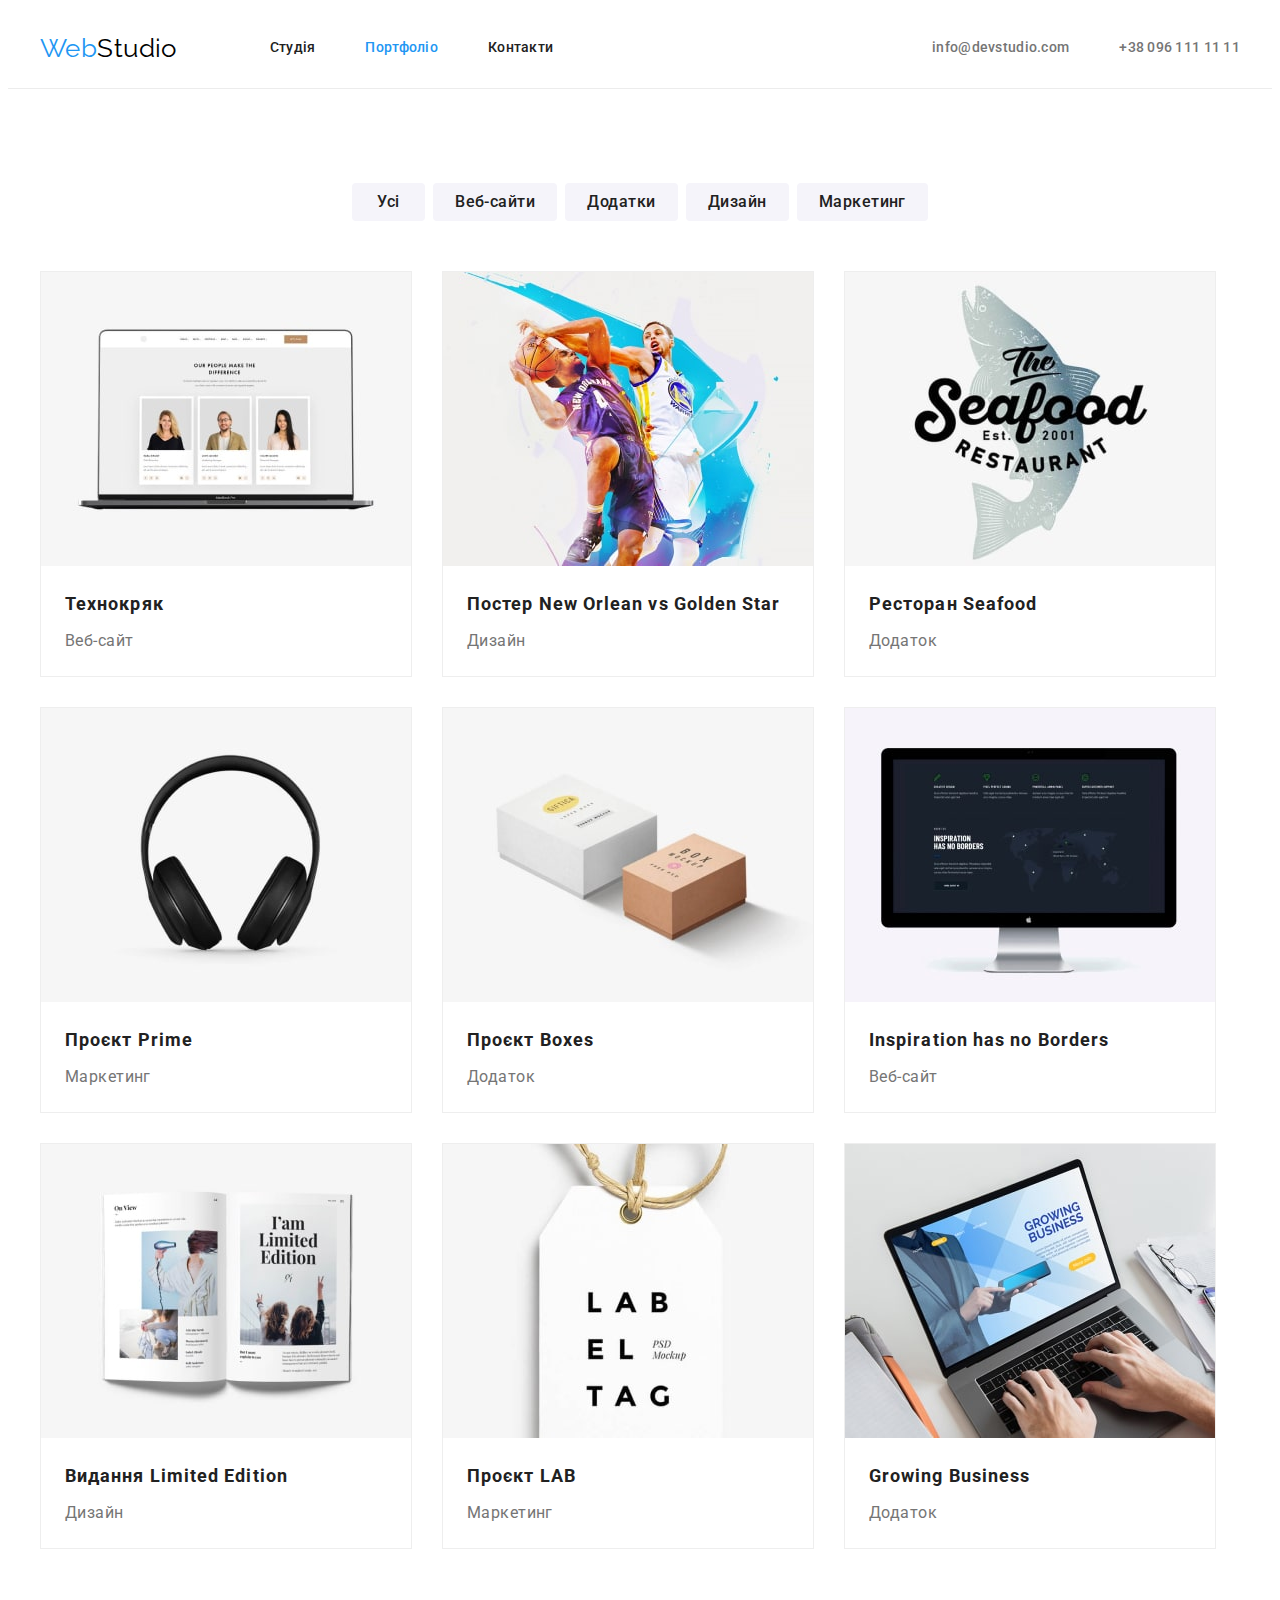
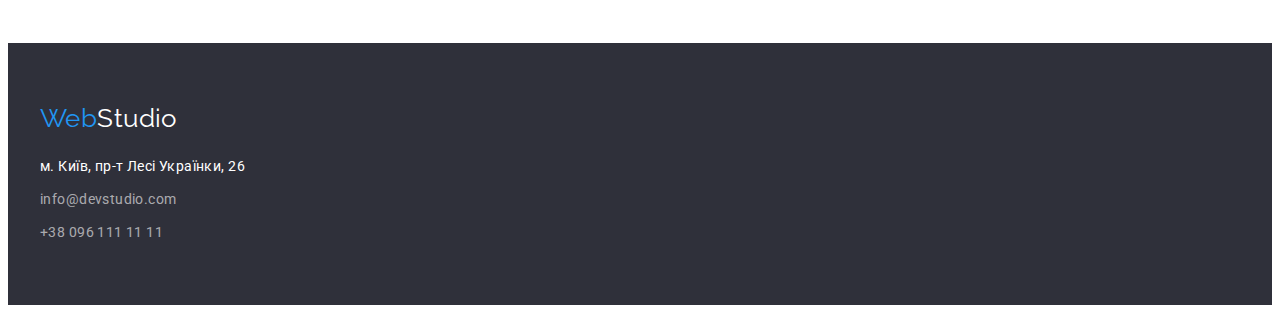
==== portfolio.html @ bdfcc56a "Initial commit" ====
<!DOCTYPE html>
<html lang="uk">
<head>
  <meta charset="UTF-8">
  <meta http-equiv="X-UA-Compatible" content="IE=edge">
  <meta name="viewport" content="width=device-width, initial-scale=1.0">
  <title>WebStudio</title>
  <!-- шрифти -->
  <link rel="stylesheet" href="https://fonts.googleapis.com/css2?family=Raleway:wght@700&family=Roboto:wght@400;500;700;900&display=swap">
<!-- нормалізатор -->
<link rel="stylesheet" href="https://cdnjs.cloudflare.com/ajax/libs/modern-normalize/1.1.0/modern-normalize.min.css" integrity="sha512-wpPYUAdjBVSE4KJnH1VR1HeZfpl1ub8YT/NKx4PuQ5NmX2tKuGu6U/JRp5y+Y8XG2tV+wKQpNHVUX03MfMFn9Q==" crossorigin="anonymous" referrerpolicy="no-referrer" />
  <!-- стилі -->
<link rel="stylesheet" href="./css/styles.css" />
</head>
<body>
    <header class="line">
      <div class="container header">
      <a href="" lang="en" class="logo">Web<span class="logo-header">Studio</span></a>
      <nav> 
        <ul class="site-nav list">
          <li class="item"><a class="link" href="./index.html">Студія</a></li>
          <li class="item"><a class="link current" href="./portfolio.html">Портфоліо</a></li>
          <li class="item"><a class="link" href="">Контакти</a></li>
        </ul>
      </nav>
      <ul class="contacts list">
        <li class="contact"><a href="mailto:info@devstudio.com">info@devstudio.com</a></li>
        <li class="contact"> <a href="tel:+380961111111">+38 096 111 11 11</a></li>
      </ul>
    </div>
  </header>
  <main>
   <!-- Портфоліо -->
   <section class="section">
    <div class="container">
    <h2 class="visually-hidden">Портфоліо</h2>
    <ul class="auth-nav list"> 
      <li class="nav"><button type="button" class="button">Усі</button>
      <li class="nav"><button type="button" class="button">Веб-сайти</button>
      <li class="nav"><button type="button" class="button">Додатки</button>
      <li class="nav"><button type="button" class="button">Дизайн</button>
      <li class="nav"><button type="button" class="button">Маркетинг</button>
    </ul>
  </div>
    <div class="container">
      <ul class="example list">
        <li class="example-job">
          <img src="./images/example1.jpg" alt="Технокряк" width="370" height="294">
          <div class="content">
          <h3 class="title">Технокряк</h3>
          <p class="text">Веб-сайт</p>
          </div>
        </li>
        <li class="example-job">
          <img src="./images/example2.jpg" alt="Постер New Orlean vs Golden Star" width="370" height="294">
          <div class="content">
          <h3 class="title" lang="en">Постер New Orlean vs Golden Star</h3>
          <p class="text">Дизайн</p>
        </div>
        </li>
        <li class="example-job">
          <img src="./images/example3.jpg" alt="Ресторан Seafood" width="370" height="294">
          <div class="content">
          <h3 class="title" lang="en">Ресторан Seafood</h3>
          <p class="text">Додаток</p>
        </div>
        </li>
        <li class="example-job">
          <img src="./images/example4.jpg" alt="Проєкт Prime" width="370" height="294">
          <div class="content">
          <h3 class="title" lang="en">Проєкт Prime</h3>
          <p class="text">Маркетинг</p>
        </div>
        </li>
        <li class="example-job">
          <img src="./images/example5.jpg" alt="Проєкт Boxes" width="370" height="294">
          <div class="content">
          <h3 class="title" lang="en">Проєкт Boxes</h3>
          <p class="text">Додаток</p>
        </div>
        </li>
        <li class="example-job">
          <img src="./images/example6.jpg" alt="Inspiration has no Borders" width="370" height="294">
          <div class="content">
          <h3 class="title" lang="en">Inspiration has no Borders</h3>
          <p class="text">Веб-сайт</p>
        </div>
        </li>
        <li class="example-job">
          <img src="./images/example7.jpg" alt="Видання Limited Edition" width="370" height="294">
          <div class="content">
          <h3 class="title" lang="en">Видання Limited Edition</h3>
          <p class="text">Дизайн</p>
        </div>
        </li>
        <li class="example-job">
          <img src="./images/example8.jpg" alt="Проєкт LAB" width="370" height="294">
          <div class="content">
          <h3 class="title" lang="en">Проєкт LAB</h3>
          <p class="text">Маркетинг</p>
        </div>
        </li>
        <li class="example-job">
          <img src="./images/example9.jpg" alt="Growing Business" width="370" height="294">
          <div class="content">
          <h3 class="title" lang="en">Growing Business</h3>
          <p class="text">Додаток</p>
        </div>
        </li>
      </ul>
    </div>
  </section>
  </main>
  <footer class="footer">
    <div class="container">
    <a href="" lang="en" class="logo">Web<span class="logo-footer">Studio</span></a>
    <address>
      <p class="address">м. Київ, пр-т Лесі Українки, 26</p>
      <ul class="footer-address list">
        <li class="mailto"><a href="mailto:info@devstudio.com">info@devstudio.com</a></li>
        <li> <a href="tel:+380961111111">+38 096 111 11 11</a></li>
      </ul>
    </address>
  </div>
  </footer>
</body>
</html>
---- css/styles.css ----
:root {
  --primary-text-color: #212121;
  --title-text-color: #757575;
  --accent-color: #2196F3;
  --second-text-color: #FFFFFF;
  --primary-background-color: #FFFFFF;
  --accent-background-color: #2F303A;
  --second-background-color: #F5F4FA;
}
body {
  background-color: var(--primary-background-color);
  color: var(--primary-text-color);
  font-family: Roboto, sans-serif;
font-size: 14px;
line-height: 1.71;
  letter-spacing: 0.03em;
}
h1, h2, h3, p {
  padding: 0;
  margin: 0;
}
.list {
  list-style: none;
  padding: 0;
  margin: 0;
}
.container {
  width: 1200px;
  padding-left: 15px;
  padding-right: 15px;
  margin: 0 auto;
}
img {
  display: block;
  max-width: 100%;
  height: auto;
}
/* шапка сайту */
.line {
  border-bottom: 1px solid #ECECEC;
  box-shadow: rgba(0, 0, 0, 0.25);
}
.header {
  display: flex;
  align-items: center; 
}
.logo {
color: var(--accent-color);
text-decoration: none;
font-family: 'Raleway';
font-size: 26px;
line-height: 1.19;
}
.logo-header {
  color: #000000;
  padding-top: 24px;
  padding-bottom: 25px;
}
/* навігація */
.site-nav {
  display: flex;
  margin-left: 93px;
}
.site-nav .item + .item {
  margin-left: 50px;
}
.site-nav .link {
  display: block;
  padding-top: 32px;
  padding-bottom: 32px;

  color: var(--primary-text-color);
  text-decoration: none;
  font-weight: 500;
  line-height: 1.14;
  letter-spacing: 0.02em;
}
.site-nav .link:hover, 
.site-nav .link:focus {
  color: var(--accent-color);
}
.site-nav .link.current {
  color: var(--accent-color);
}
.contacts {
  display: flex;
  margin-left: auto;
}

.contacts .contact + .contact {
  margin-left: 50px;
}
.contacts a {
  display: block;
padding-top: 32px;
padding-bottom: 32px;

  color: var(--title-text-color);
  text-decoration: none;
font-weight: 500;
line-height: 1.14;
letter-spacing: 0.02em;
}
.contacts a:hover,
.contacts a:focus {
  color: var(--accent-color);
}
/* герой */
.section {
  padding: 94px 0;
}
.section.no-padding {
padding-top: 0;
}
.hero {
  background-color: var(--accent-background-color);
  text-align: center;
  padding-top: 200px;
  padding-bottom: 200px;
}
.hero-title {
margin-left: auto;
margin-right: auto;
width: 696px;

  text-align: center;
  color: #FFFFFF;
  font-weight: 900;
font-size: 44px;
line-height: 1.36;
letter-spacing: 0.06em;
text-transform: uppercase;
margin-bottom: 30px;
}
.hero-button {
  color: var(--second-text-color);
  background-color: var(--accent-color);
  cursor: pointer;
  font-family: inherit;
  font-weight: 700;
font-size: 16px;
line-height: 1.88;
letter-spacing: 0.06em;
text-align: center;
min-width: 216px;;
border-radius: 4px;
padding: 10px 32px;
border: 0 solid transparent;
}
.hero-button:hover,
.hero-button:focus {
  color: var(--primary-text-color);
  background-color: var(--second-background-color);
}

/* переваги */
.visually-hidden{
  position: absolute;
  white-space: nowrap;
  width: 1px;
  height: 1px;
  overflow: hidden;
  border: 0;
  padding: 0;
  clip: rect(0 0 0 0);
  clip-path: inset(50%);
  margin: -1px;
}
.section-title {
  color: var(--primary-text-color);
font-size: 36px;
text-align: center;
margin-bottom: 50px;
}
.benefits {
  display: flex;
  /* flex-wrap: wrap; */
} 
.benefits-list {
  width: 270px;
}
.benefits .benefits-list + .benefits-list{
  margin-left: 30px;
}
.benefits .title {
  color: var(--primary-text-color);
  font-size: 14px;
  line-height: 1.14;
  margin-bottom: 10px;
}
.benefits .text {
color: var(--title-text-color);
}

/* чим займаємось */
.work-list {
  display: flex;
}
.work-list .work:not(:last-child) {
  margin-right: 30px;
}
/* співробітники */

.team {
  background-color: var(--second-background-color);
  text-align: center;
  font-size: 16px;
  line-height: 1.19;
}
.workers {
  display: flex;
  flex-wrap: wrap;
}
.workers-job {
background-color: var(--primary-background-color);
width: 270px;
box-shadow: 0px 1px 3px rgba(0, 0, 0, 0.12), 0px 1px 1px rgba(0, 0, 0, 0.14), 0px 2px 1px rgba(0, 0, 0, 0.2);
border-radius: 0px 0px 4px 4px;
}
.workers-job:not(:last-child) {
  margin-right: 30px;
}
.workers .worker {
padding-top: 30px;
padding-bottom: 30px;
}
.workers .title {
  color: var(--primary-text-color);
  font-weight: 500;
  font-size: 16px;
  margin-bottom: 10px;
}
.workers .text {
  color: var(--title-text-color);
}
/* портфоліо */
.auth-nav {
  display: flex;
  align-items: center;
  margin-bottom: 50px;
  justify-content: center;
}
.auth-nav  .nav + .nav {
  margin-left: 8px;
}
.button {
  color: var(--primary-text-color);
  background-color: var(--second-background-color);
  cursor: pointer;
  font-family: inherit;
font-weight: 500;
font-size: 16px;
line-height: 1.62;
letter-spacing: 0.03em;
text-align: center;
min-width: 73px;;
border-radius: 4px;
padding: 6px 22px;
border: 0 solid transparent;
}
.button:hover, 
.button:focus {
  color: var(--second-text-color);
  background-color: var(--accent-color);
}
.example {
  display: flex;
  flex-wrap: wrap;
  text-align: left;
}
.example-job {
  width: 370px;
  background-color: var(--primary-background-color);
  border: 1px solid #EEEEEE;
}
.example-job .content {
padding: 20px 24px;
}
.example-job:not(:nth-child(3n)) {
  margin-right: 30px;
}
.example-job:not(:nth-last-child(-n + 3)) {
  margin-bottom: 30px;
}
.example .title {
  color: var(--primary-text-color);
font-size: 18px;
line-height: 2;
letter-spacing: 0.06em;
margin-bottom: 4px;
}
.example .text {
font-size: 16px;
line-height: 1.88;
color: var(--title-text-color);
}
/* футер */
.footer {
  background-color: var(--accent-background-color);
  padding-top: 60px;
  padding-bottom: 60px;
}
.logo-footer {
  color: var(--second-text-color);
  text-decoration: none;
}
.address {
  color: var(--second-text-color);
  font-style: normal;
  line-height: 1.71;
  margin-top: 20px ;
  margin-bottom: 9px;
}

.footer-address a {
  color: rgba(255, 255, 255, 0.6);
  text-decoration: none;
  font-style: normal;
  line-height: 1.71;
}
.footer-address .mailto {
  margin-bottom: 9px;
}
.footer-address a:hover,
.footer-address a:focus {
  color: var(--accent-color);
}
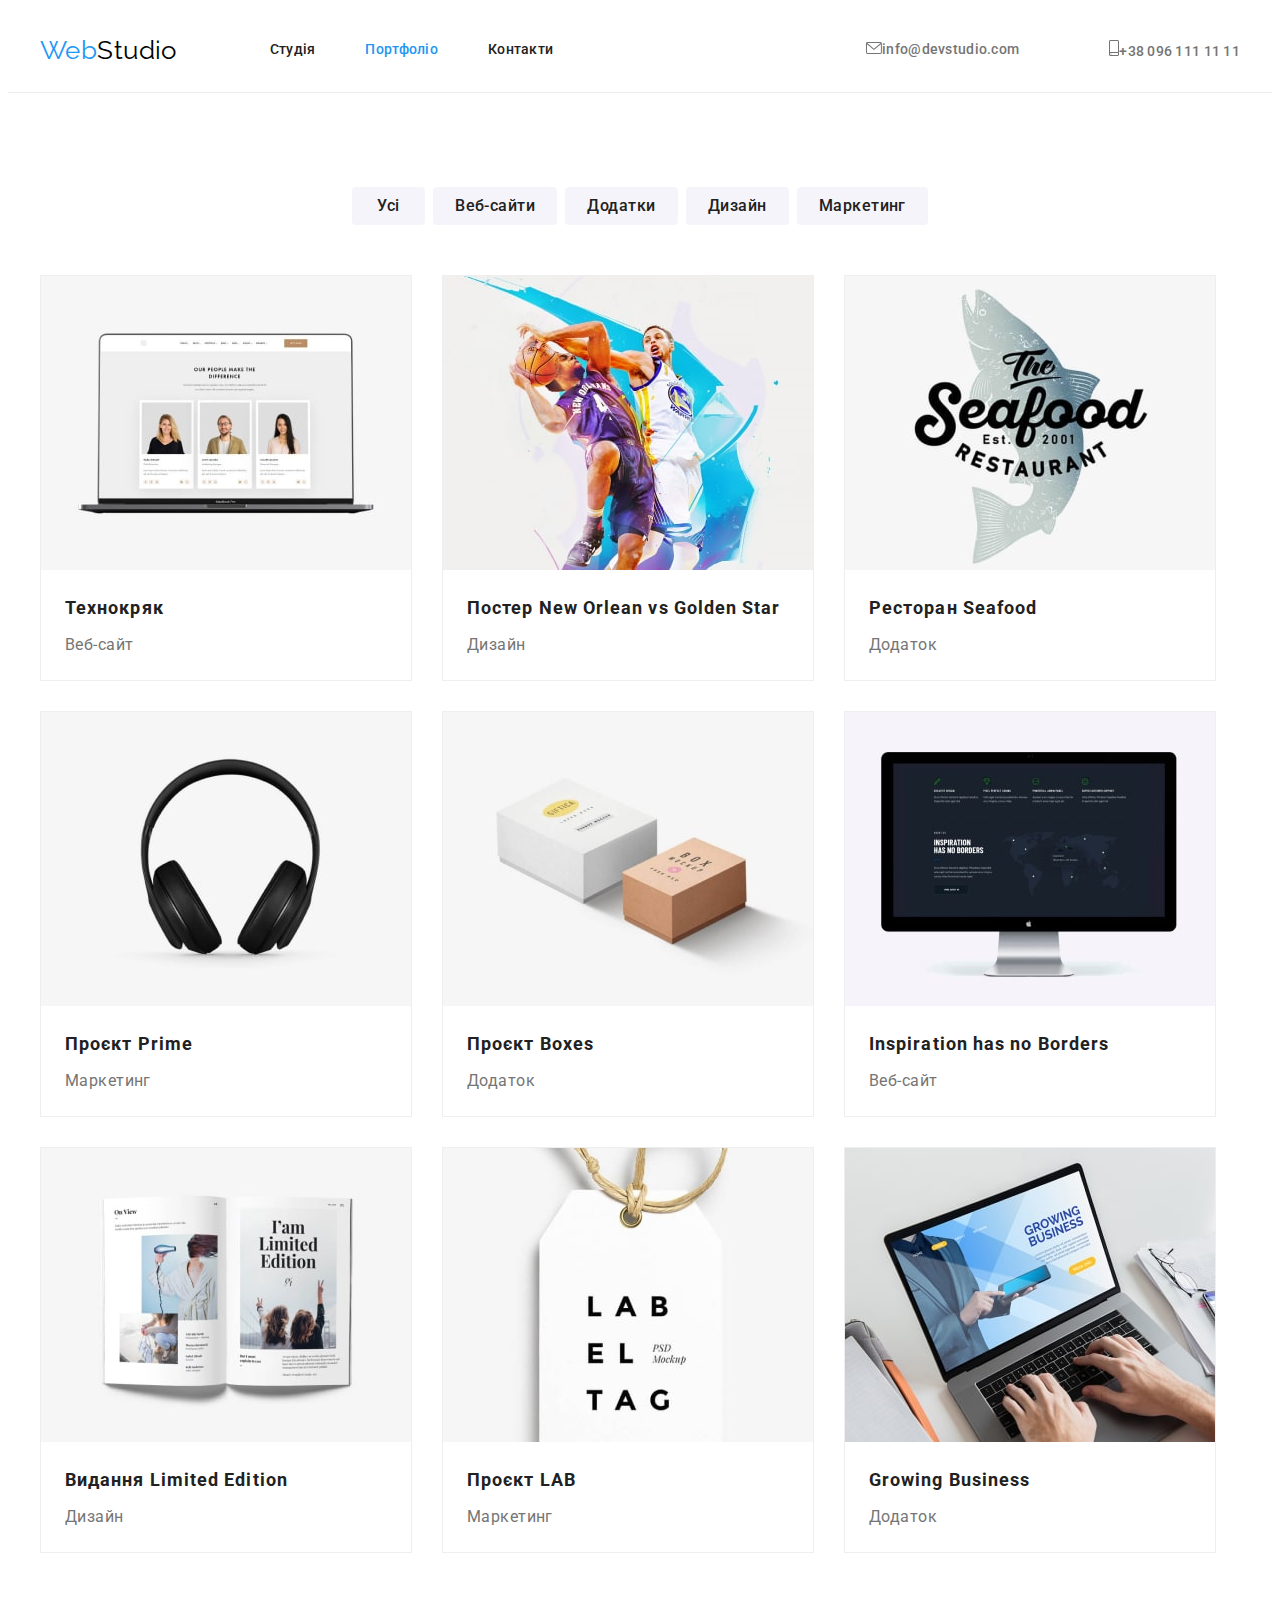
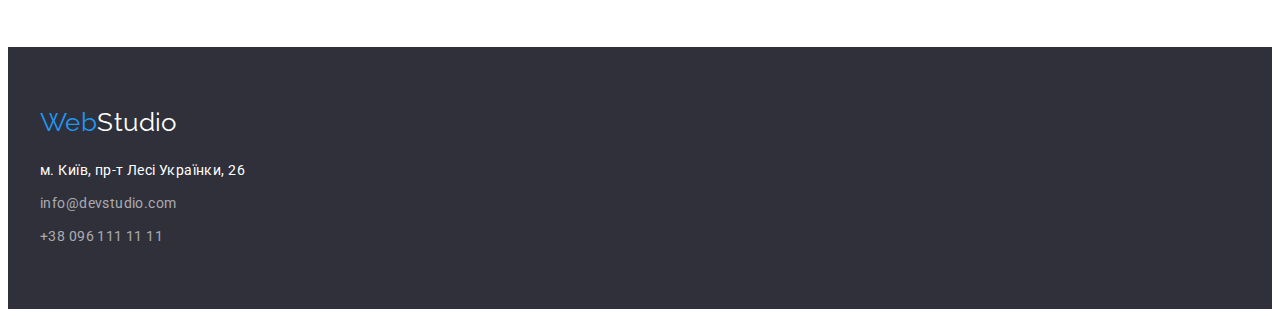
==== commit 3281fb99: "додає іконки" ====
--- a/portfolio.html
+++ b/portfolio.html
@@ -24,8 +24,14 @@
         </ul>
       </nav>
       <ul class="contacts list">
-        <li class="contact"><a href="mailto:info@devstudio.com">info@devstudio.com</a></li>
-        <li class="contact"> <a href="tel:+380961111111">+38 096 111 11 11</a></li>
+        <li class="contact"><a href="mailto:info@devstudio.com">
+          <svg class="envelopep" width="16" height="12">
+            <use href="/images/icons.svg#icon-envelopep-hover"></use>
+          </svg>info@devstudio.com</a></li>
+        <li class="contact"> <a href="tel:+380961111111">
+          <svg class="smartphone" width="10" height="16">
+          <use href="/images/icons.svg#icon-smartphone"></use>
+        </svg>+38 096 111 11 11</a></li>
       </ul>
     </div>
   </header>
--- a/css/styles.css
+++ b/css/styles.css
@@ -6,6 +6,7 @@
   --primary-background-color: #FFFFFF;
   --accent-background-color: #2F303A;
   --second-background-color: #F5F4FA;
+  --hero-background-color: #C4C4C4;
 }
 body {
   background-color: var(--primary-background-color);
@@ -84,7 +85,9 @@
 }
 .contacts {
   display: flex;
+  gap: 40px;
   margin-left: auto;
+  align-items: center;
 }
 
 .contacts .contact + .contact {
@@ -105,6 +108,21 @@
 .contacts a:focus {
   color: var(--accent-color);
 }
+
+.contact {
+  display: flex;
+  align-items: center;
+  gap: 10px;
+}
+
+.envelopep, .smartphone {
+  fill: currentColor;
+}
+/* .header-group {
+  display: flex;
+  align-items: center;
+  gap: 40px;
+} */
 /* герой */
 .section {
   padding: 94px 0;
@@ -113,10 +131,21 @@
 padding-top: 0;
 }
 .hero {
-  background-color: var(--accent-background-color);
+  max-width: 1600px;
+  background-color: var(--hero-background-color);
+  background-image: linear-gradient(to right, rgba(47, 48, 58, 0.4), 
+  rgba(47, 48, 58, 0.4)),
+  url(../images/hero.jpg);
+  background-repeat: no-repeat;
+  background-position: center;
+  background-size: cover;
+
+  margin: auto;
   text-align: center;
   padding-top: 200px;
   padding-bottom: 200px;
+
+  
 }
 .hero-title {
 margin-left: auto;
@@ -233,6 +262,35 @@
 .workers .text {
   color: var(--title-text-color);
 }
+
+.socials {
+  display: flex;
+  justify-content: center;
+  align-items: center;
+  gap: 10px;
+  margin-top: 16px;
+}
+
+.socials-link {
+  display: flex;
+  justify-content: center;
+  align-items: center;
+  width: 44px;
+  height: 44px;
+  border-radius: 50%;
+  background-color: var(--primary-background-color);
+  color: #AFB1B8;
+}
+
+.socials-link:hover,
+.socials-link:focus {
+  background-color: var(--accent-color);
+  color: var(--primary-background-color);
+}
+
+.socials-icon {
+  fill: currentColor;
+}
 /* портфоліо */
 .auth-nav {
   display: flex;
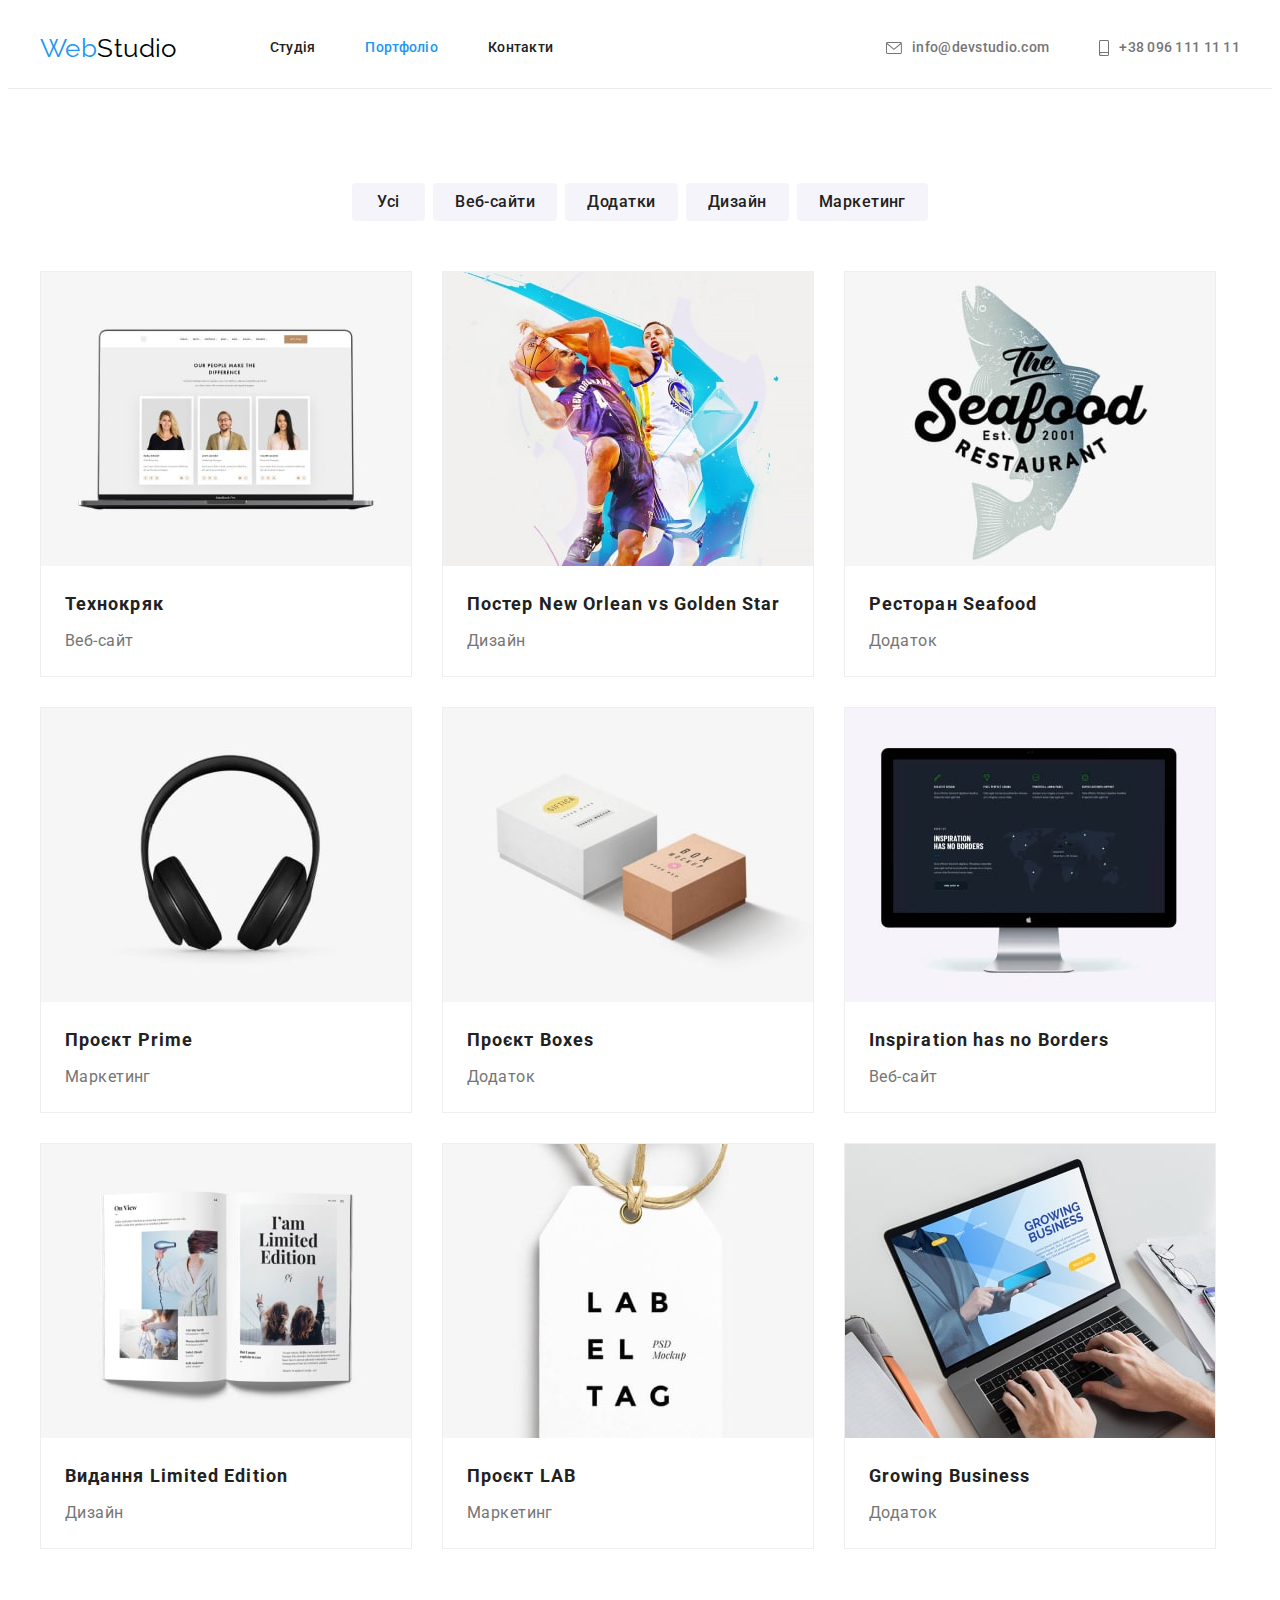
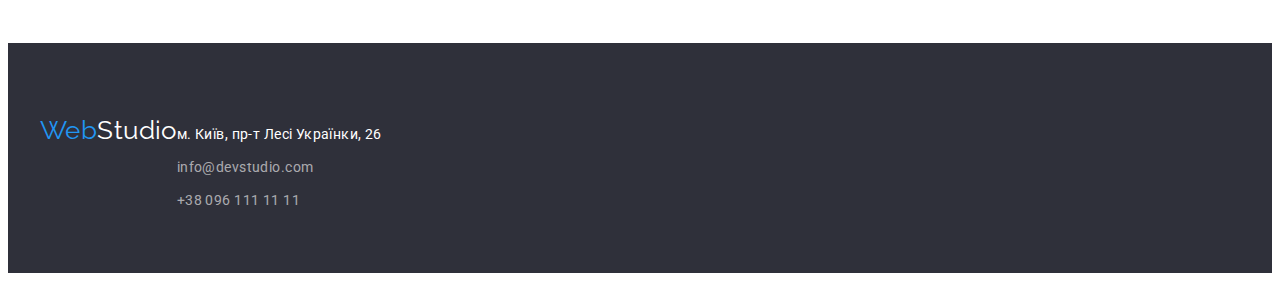
==== commit bb431cab: "Оновлення" ====
--- a/portfolio.html
+++ b/portfolio.html
@@ -24,11 +24,11 @@
         </ul>
       </nav>
       <ul class="contacts list">
-        <li class="contact"><a href="mailto:info@devstudio.com">
+        <li class="contact"><a class="link-contact" href="mailto:info@devstudio.com">
           <svg class="envelopep" width="16" height="12">
-            <use href="/images/icons.svg#icon-envelopep-hover"></use>
+            <use href="/images/icons.svg#icon-envelopep"></use>
           </svg>info@devstudio.com</a></li>
-        <li class="contact"> <a href="tel:+380961111111">
+        <li class="contact"> <a class="link-contact" href="tel:+380961111111">
           <svg class="smartphone" width="10" height="16">
           <use href="/images/icons.svg#icon-smartphone"></use>
         </svg>+38 096 111 11 11</a></li>
--- a/css/styles.css
+++ b/css/styles.css
@@ -85,7 +85,6 @@
 }
 .contacts {
   display: flex;
-  gap: 40px;
   margin-left: auto;
   align-items: center;
 }
@@ -109,20 +108,20 @@
   color: var(--accent-color);
 }
 
-.contact {
-  display: flex;
-  align-items: center;
-  gap: 10px;
-}
-
-.envelopep, .smartphone {
+.contacts .link-contact {
+  display: inline-flex;
+    align-items: center;
+}
+
+.envelopep {
   fill: currentColor;
-}
-/* .header-group {
-  display: flex;
-  align-items: center;
-  gap: 40px;
-} */
+  margin-right: 10px;
+}
+.smartphone {
+  fill: currentColor;
+  margin-right: 10px;
+}
+
 /* герой */
 .section {
   padding: 94px 0;
@@ -220,6 +219,11 @@
 .benefits .text {
 color: var(--title-text-color);
 }
+.benefits-icon {
+  background-color: var(--second-background-color);
+  padding: 25px 100px;
+  margin-bottom: 30px;
+}
 
 /* чим займаємось */
 .work-list {
@@ -289,6 +293,41 @@
 }
 
 .socials-icon {
+  fill: currentColor;
+}
+
+/* постійні клієнти */
+.clients  {
+  display: flex;
+  justify-content: center;
+  align-items: center;
+  gap: 30px;
+  margin-top: 50px;
+}
+
+.clients-logo {
+  display: flex;
+  justify-content: center;
+  align-items: center;
+  box-sizing: border-box;
+  padding: 16px 32px;
+width: 170px;
+height: 92px;
+border: 1px solid #AFB1B8;
+border-radius: 4px;
+  background-color: var(--primary-background-color);
+  color: #AFB1B8;
+}
+.client-icon {
+  color:  #AFB1B8;
+
+}
+.client-icon:hover,
+.client-icon:focus {
+  background-color: var(--primary-background-color);
+  color: var(--accent-color);
+}
+.client-icon {
   fill: currentColor;
 }
 /* портфоліо */
@@ -320,6 +359,8 @@
 .button:focus {
   color: var(--second-text-color);
   background-color: var(--accent-color);
+  box-shadow: 0px 3px 1px rgba(0, 0, 0, 0.1), 0px 1px 2px rgba(0, 0, 0, 0.08), 0px 2px 2px rgba(0, 0, 0, 0.12);
+border-radius: 4px;
 }
 .example {
   display: flex;
@@ -358,6 +399,11 @@
   padding-top: 60px;
   padding-bottom: 60px;
 }
+.footer .container {
+  display: flex;
+    align-items: baseline;
+}
+
 .logo-footer {
   color: var(--second-text-color);
   text-decoration: none;
@@ -384,3 +430,9 @@
   color: var(--accent-color);
 }
 
+.footer-contacts {
+  margin-right: 70px;
+}
+.footer-title {
+  color: var(--second-text-color);
+}
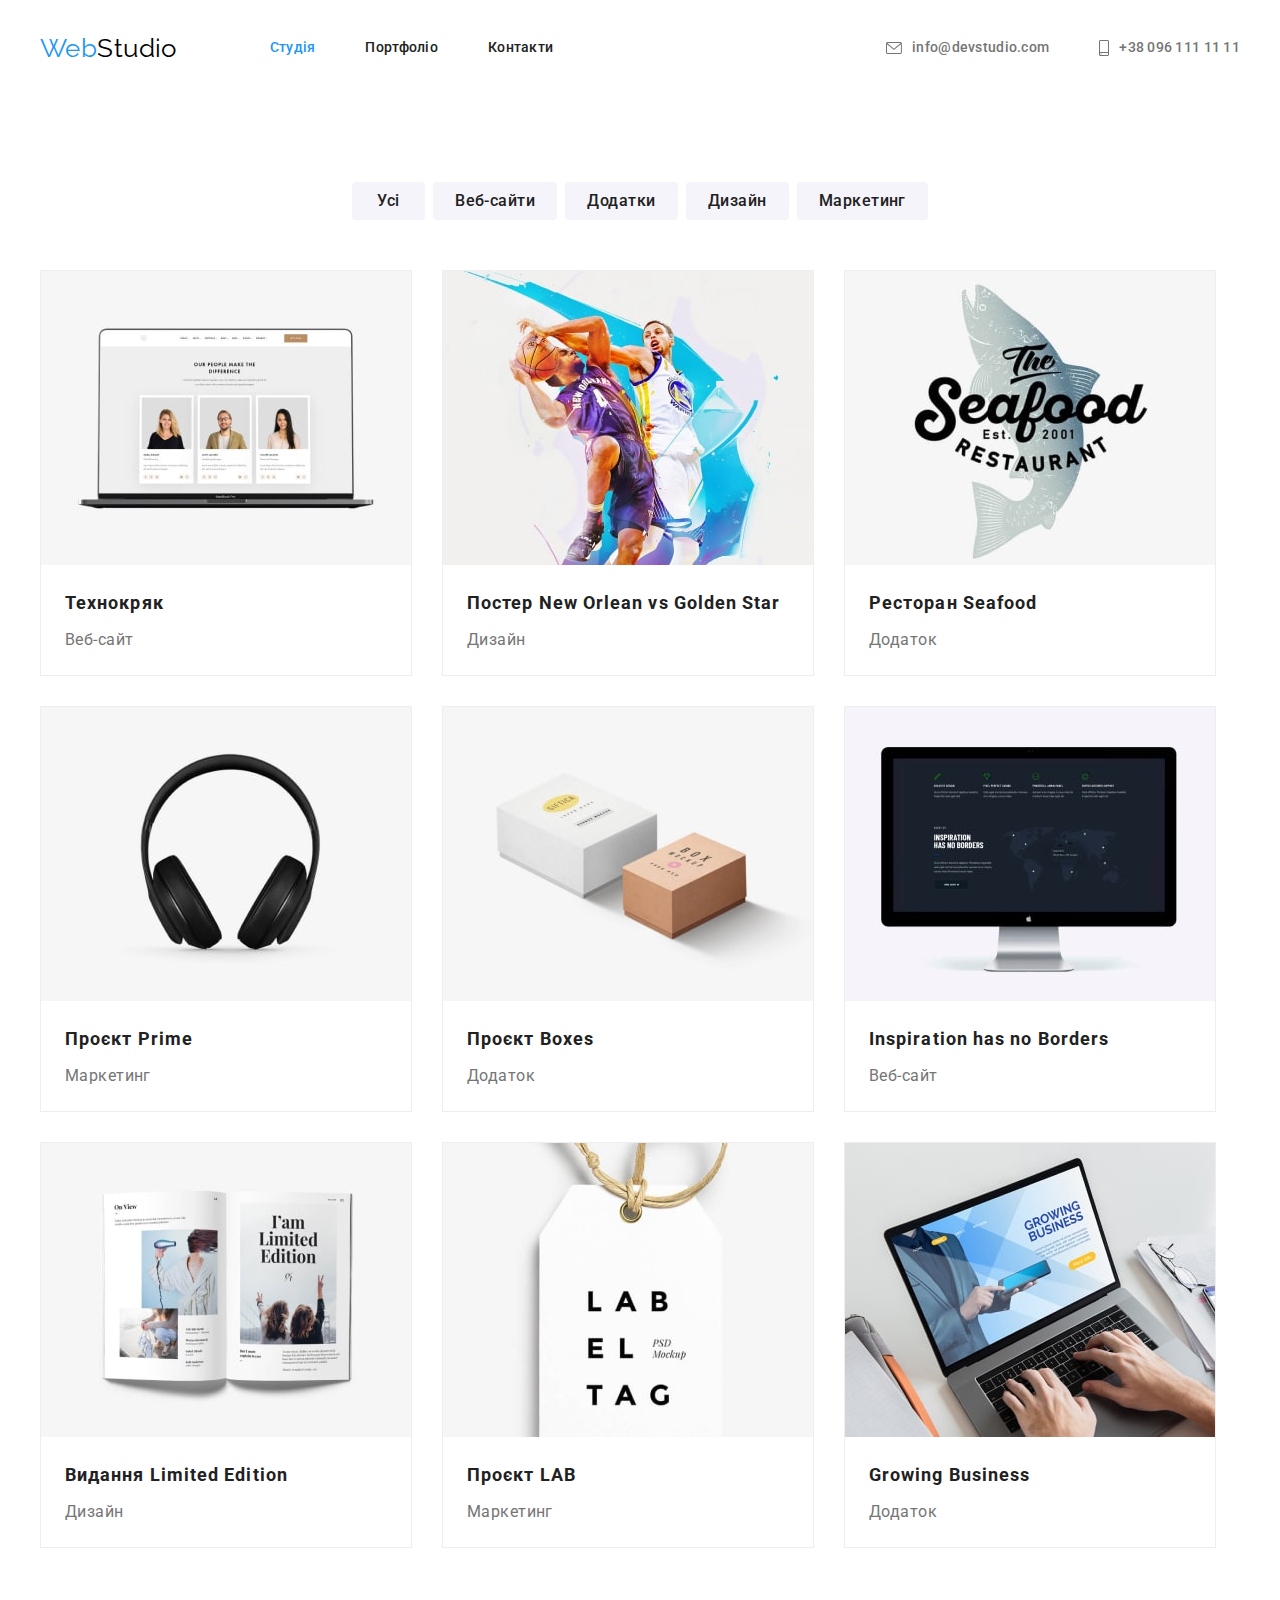
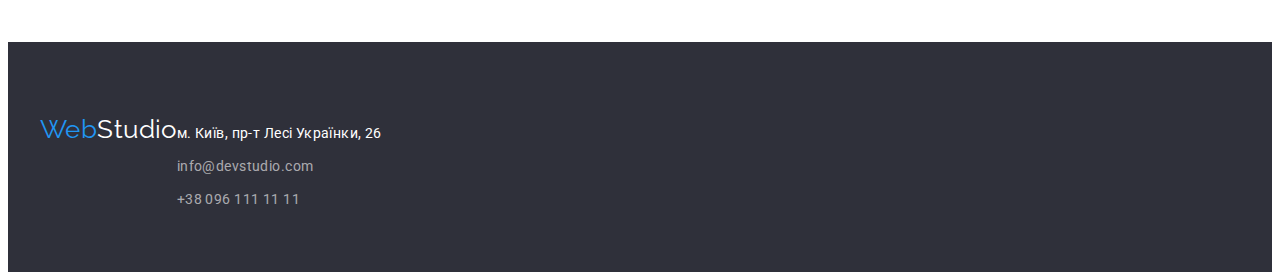
==== commit 90cf7715: "оновлення" ====
--- a/portfolio.html
+++ b/portfolio.html
@@ -13,28 +13,29 @@
 <link rel="stylesheet" href="./css/styles.css" />
 </head>
 <body>
-    <header class="line">
-      <div class="container header">
+  <header>
+    <div class="container header">
       <a href="" lang="en" class="logo">Web<span class="logo-header">Studio</span></a>
-      <nav> 
-        <ul class="site-nav list">
-          <li class="item"><a class="link" href="./index.html">Студія</a></li>
-          <li class="item"><a class="link current" href="./portfolio.html">Портфоліо</a></li>
-          <li class="item"><a class="link" href="">Контакти</a></li>
-        </ul>
-      </nav>
-      <ul class="contacts list">
-        <li class="contact"><a class="link-contact" href="mailto:info@devstudio.com">
-          <svg class="envelopep" width="16" height="12">
-            <use href="/images/icons.svg#icon-envelopep"></use>
-          </svg>info@devstudio.com</a></li>
-        <li class="contact"> <a class="link-contact" href="tel:+380961111111">
-          <svg class="smartphone" width="10" height="16">
-          <use href="/images/icons.svg#icon-smartphone"></use>
-        </svg>+38 096 111 11 11</a></li>
+    <nav> 
+      <ul class="site-nav list">
+        <li class="item"><a class="link current" href="./index.html">Студія</a></li>
+        <li class="item"><a class="link" href="./portfolio.html">Портфоліо</a></li>
+        <li class="item"><a class="link " href="">Контакти</a></li>
       </ul>
-    </div>
-  </header>
+    </nav>
+    <ul class="contacts list">
+      <li class="contact"><a class="link-contact" href="mailto:info@devstudio.com">
+        <svg class="envelopep" width="16" height="12">
+        <use href="./images/icons.svg#icon-envelopep"></use>
+      </svg> info@devstudio.com</a></li>
+      <li class="contact"> <a class="link-contact" href="tel:+380961111111">
+        <svg class="smartphone" width="10" height="16">
+        <use href="./images/icons.svg#icon-smartphone"></use>
+      </svg>+38 096 111 11 11</a>
+      </li>
+    </ul>
+    </div>   
+</header>
   <main>
    <!-- Портфоліо -->
    <section class="section">
--- a/css/styles.css
+++ b/css/styles.css
@@ -303,13 +303,13 @@
   align-items: center;
   gap: 30px;
   margin-top: 50px;
-}
-
-.clients-logo {
+  cursor: pointer;
+}
+
+.clients .link {
   display: flex;
   justify-content: center;
   align-items: center;
-  box-sizing: border-box;
   padding: 16px 32px;
 width: 170px;
 height: 92px;
@@ -318,16 +318,16 @@
   background-color: var(--primary-background-color);
   color: #AFB1B8;
 }
-.client-icon {
+.clients .link {
   color:  #AFB1B8;
 
 }
-.client-icon:hover,
-.client-icon:focus {
-  background-color: var(--primary-background-color);
+.clients .link:hover,
+.clients .link:focus {
   color: var(--accent-color);
-}
-.client-icon {
+  border: 1px solid var(--accent-color);
+}
+.clients .link {
   fill: currentColor;
 }
 /* портфоліо */
@@ -372,6 +372,10 @@
   background-color: var(--primary-background-color);
   border: 1px solid #EEEEEE;
 }
+.example-job:hover,
+.example-job:focus {
+  box-shadow: 0px 1px 1px rgba(0, 0, 0, 0.12), 0px 4px 4px rgba(0, 0, 0, 0.06), 1px 4px 6px rgba(0, 0, 0, 0.16);
+}
 .example-job .content {
 padding: 20px 24px;
 }
@@ -395,13 +399,14 @@
 }
 /* футер */
 .footer {
+  display: block;
   background-color: var(--accent-background-color);
   padding-top: 60px;
   padding-bottom: 60px;
 }
 .footer .container {
   display: flex;
-    align-items: baseline;
+  align-items: baseline;
 }
 
 .logo-footer {
@@ -436,3 +441,14 @@
 .footer-title {
   color: var(--second-text-color);
 }
+.socials .f {
+  color: var(--second-text-color);
+  background: rgba(255, 255, 255, 0.1);
+} 
+/* .socials .f:hover,
+.socials .f:focus,{
+  background-color:var(--accent-color);
+}
+.socials .f {
+fill: currentColor;
+}  */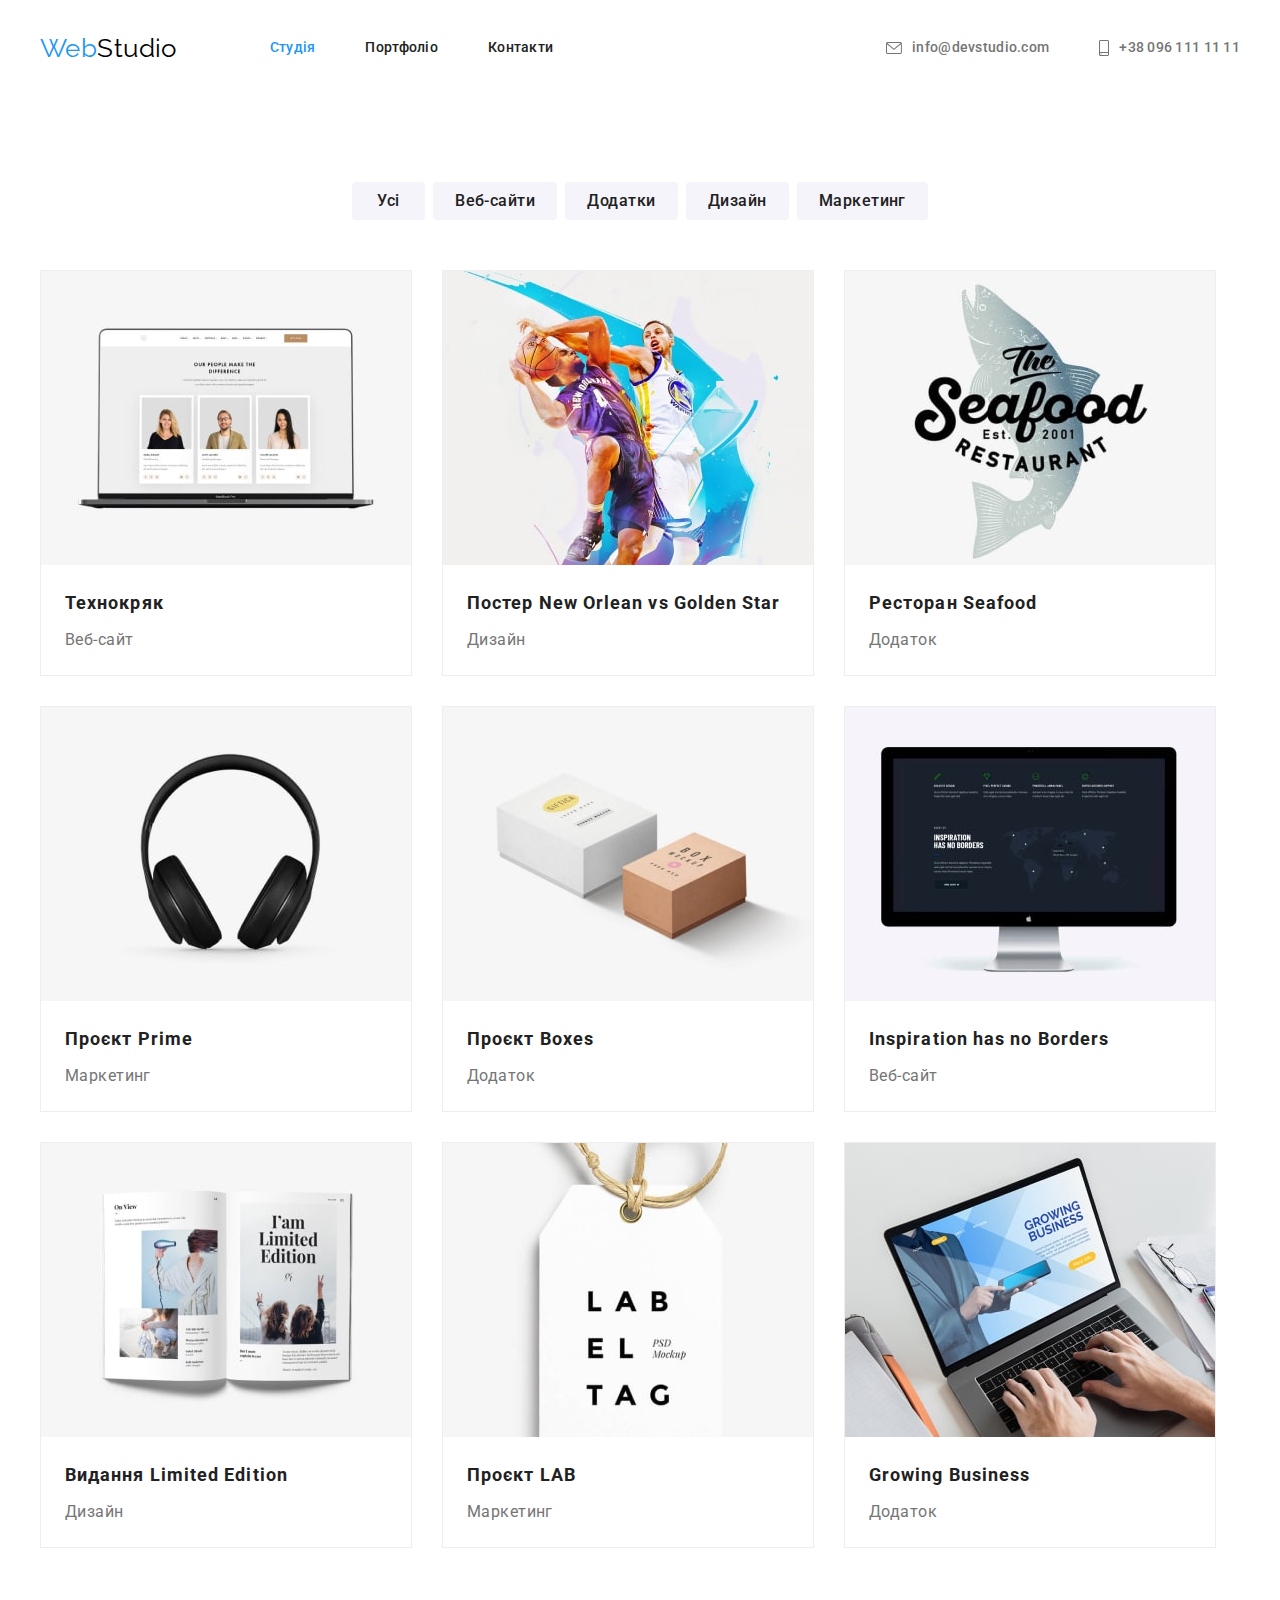
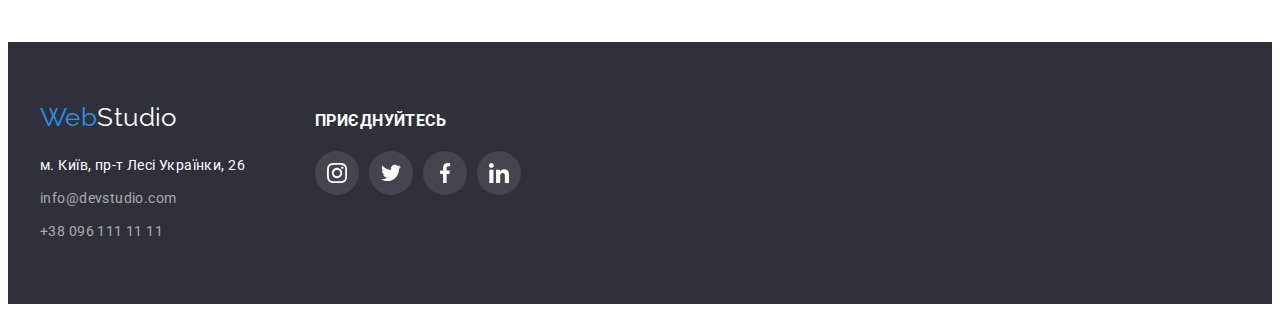
==== commit a65d960d: "оновлює стилі" ====
--- a/portfolio.html
+++ b/portfolio.html
@@ -118,8 +118,9 @@
     </div>
   </section>
   </main>
-  <footer class="footer">
+  <footer class="footer list">
     <div class="container">
+      <div class="footer-contacts">
     <a href="" lang="en" class="logo">Web<span class="logo-footer">Studio</span></a>
     <address>
       <p class="address">м. Київ, пр-т Лесі Українки, 26</p>
@@ -129,6 +130,64 @@
       </ul>
     </address>
   </div>
-  </footer>
+    <div class="networks">
+    <h3 class="footer-title title">ПРИЄДНУЙТЕСЬ</h3>
+    <ul class="socials list">
+      <li class="socials-item">
+        <a
+          class="socials-link f link"
+          href="https://instagram.com"
+          target="_blank"
+          rel="noopener noreferrer"
+          aria-label="instagram icon"
+        >
+          <svg class="socials-icon network" width="20" height="20">
+            <use href="./images/icons.svg#icon-instagram"></use>
+          </svg>
+        </a>
+      </li>
+      <li class="socials-item">
+        <a
+          class="socials-link f link"
+          href="https://twitter.com"
+          aria-label="Twitter icon"
+          target="_blank"
+          rel="noopener noreferrer"
+        >
+          <svg class="socials-icon network" width="20" height="20">
+            <use href="./images/icons.svg#icon-twitter"></use>
+          </svg>
+        </a>
+      </li>
+      <li class="socials-item">
+        <a
+          class="socials-link f link"
+          href="https://facebook.com"
+          aria-label="Facebook icon"
+          target="_blank"
+          rel="noopener noreferrer"
+        >
+          <svg class="socials-icon network" width="20" height="20">
+            <use href="./images/icons.svg#icon-facebook"></use>
+          </svg>
+        </a>
+      </li>
+      <li class="socials-item">
+        <a
+          class="socials-link f link"
+          href="https://linkedin.com"
+          aria-label="LinkedIn icon"
+          target="_blank"
+          rel="noopener noreferrer"
+        >
+          <svg class="socials-icon network" width="20" height="20">
+            <use href="./images/icons.svg#icon-linkedin"></use>
+          </svg>
+        </a>
+      </li>
+    </ul>
+  </div>
+  </div>
+  </footer> 
 </body>
 </html>--- a/css/styles.css
+++ b/css/styles.css
@@ -445,10 +445,11 @@
   color: var(--second-text-color);
   background: rgba(255, 255, 255, 0.1);
 } 
-/* .socials .f:hover,
-.socials .f:focus,{
-  background-color:var(--accent-color);
+.socials .link:focus, 
+.socials .link:hover {
+    color: var(--second-text-color);
+    background-color:var(--accent-color);
 }
 .socials .f {
 fill: currentColor;
-}  */+} 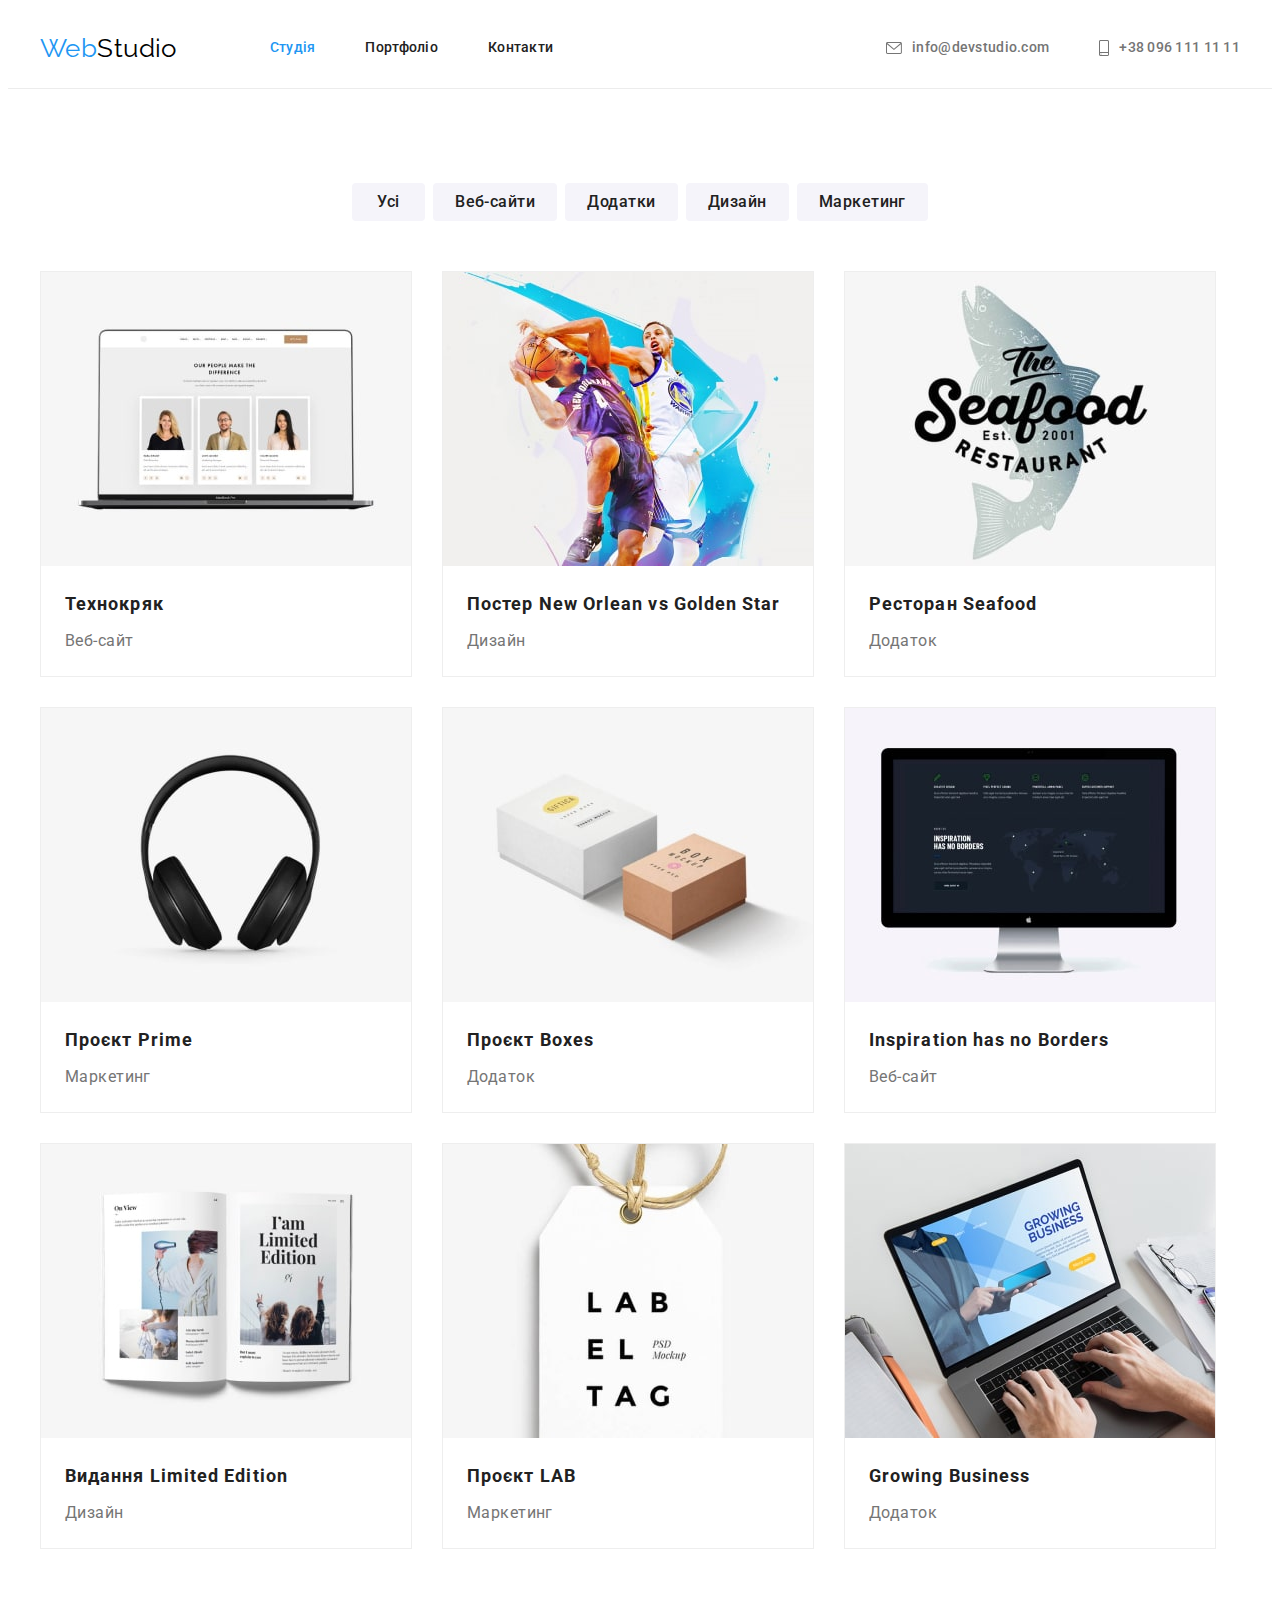
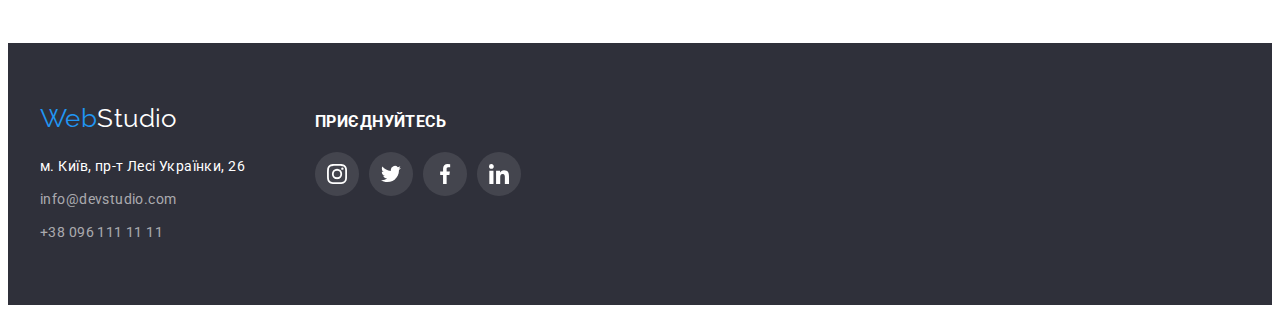
==== commit e4a6216a: "Update portfolio.html" ====
--- a/portfolio.html
+++ b/portfolio.html
@@ -13,7 +13,7 @@
 <link rel="stylesheet" href="./css/styles.css" />
 </head>
 <body>
-  <header>
+  <header class="line">
     <div class="container header">
       <a href="" lang="en" class="logo">Web<span class="logo-header">Studio</span></a>
     <nav> 
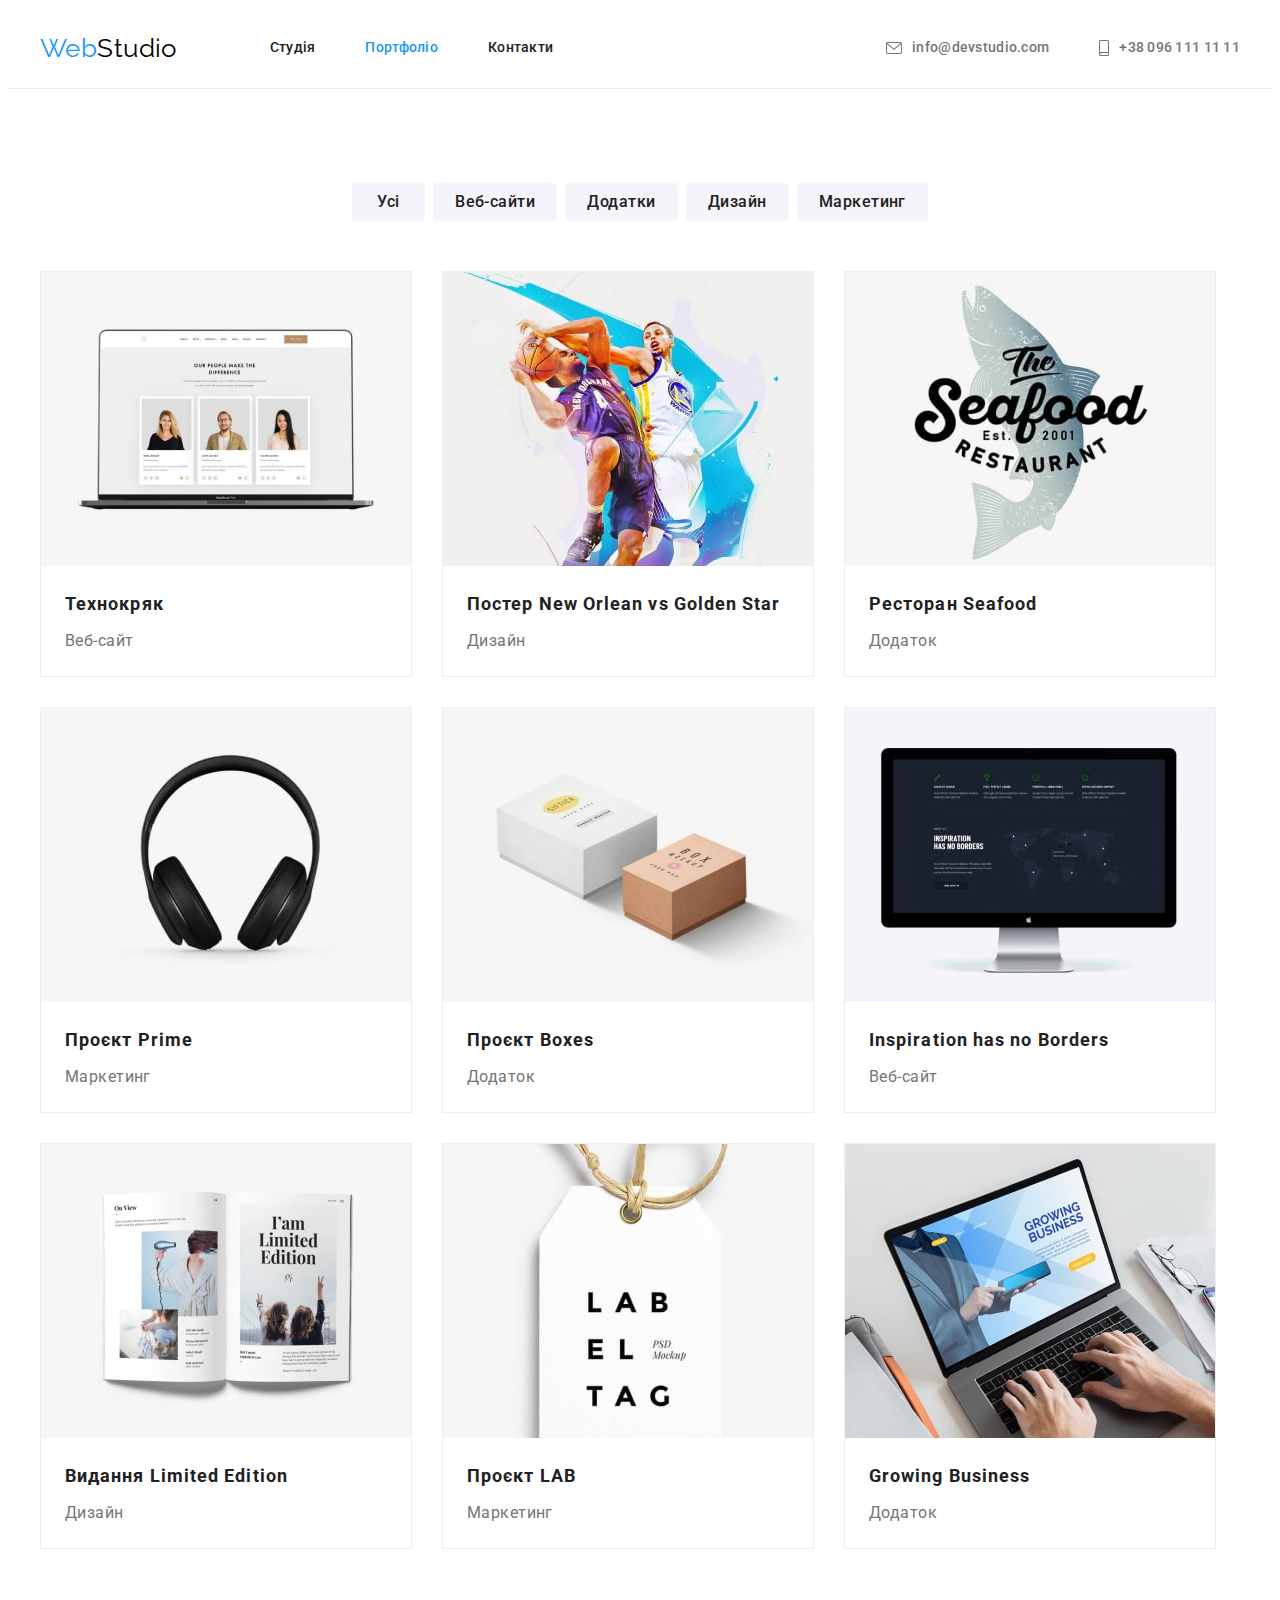
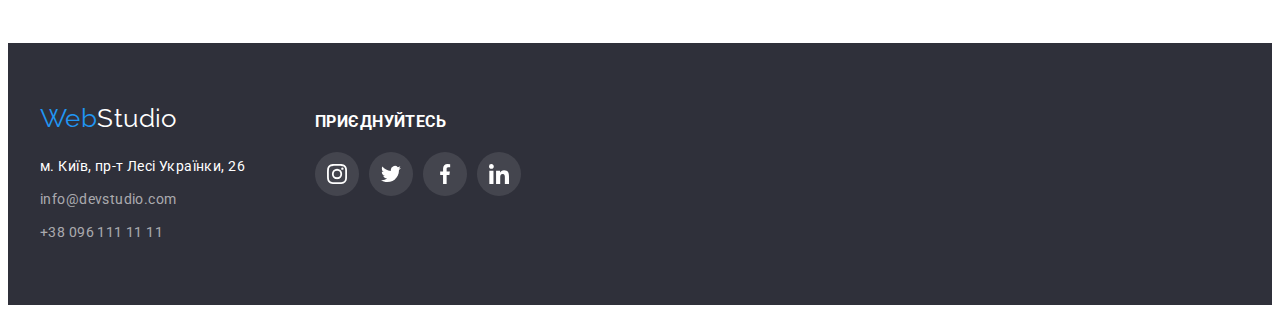
==== commit 80d4d097: "Update portfolio.html" ====
--- a/portfolio.html
+++ b/portfolio.html
@@ -18,8 +18,8 @@
       <a href="" lang="en" class="logo">Web<span class="logo-header">Studio</span></a>
     <nav> 
       <ul class="site-nav list">
-        <li class="item"><a class="link current" href="./index.html">Студія</a></li>
-        <li class="item"><a class="link" href="./portfolio.html">Портфоліо</a></li>
+        <li class="item"><a class="link" href="./index.html">Студія</a></li>
+        <li class="item"><a class="link current" href="./portfolio.html">Портфоліо</a></li>
         <li class="item"><a class="link " href="">Контакти</a></li>
       </ul>
     </nav>
